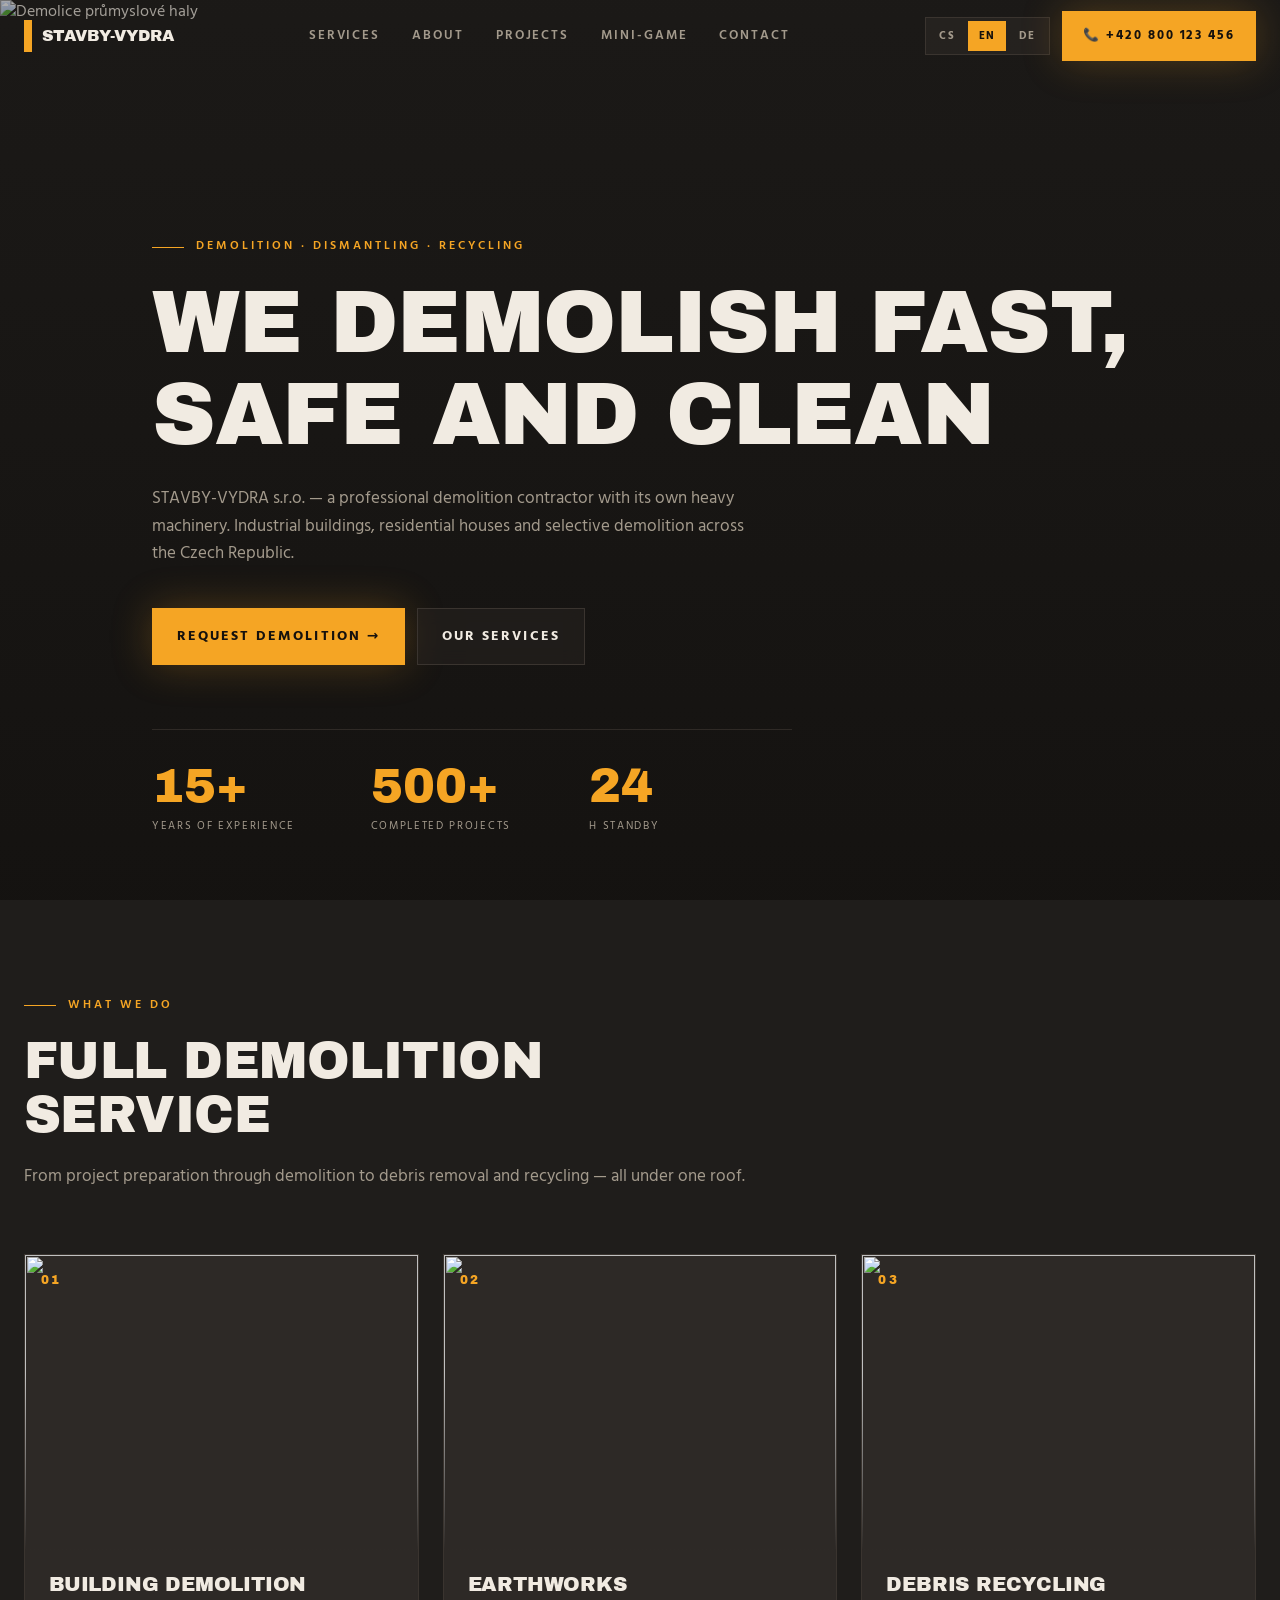
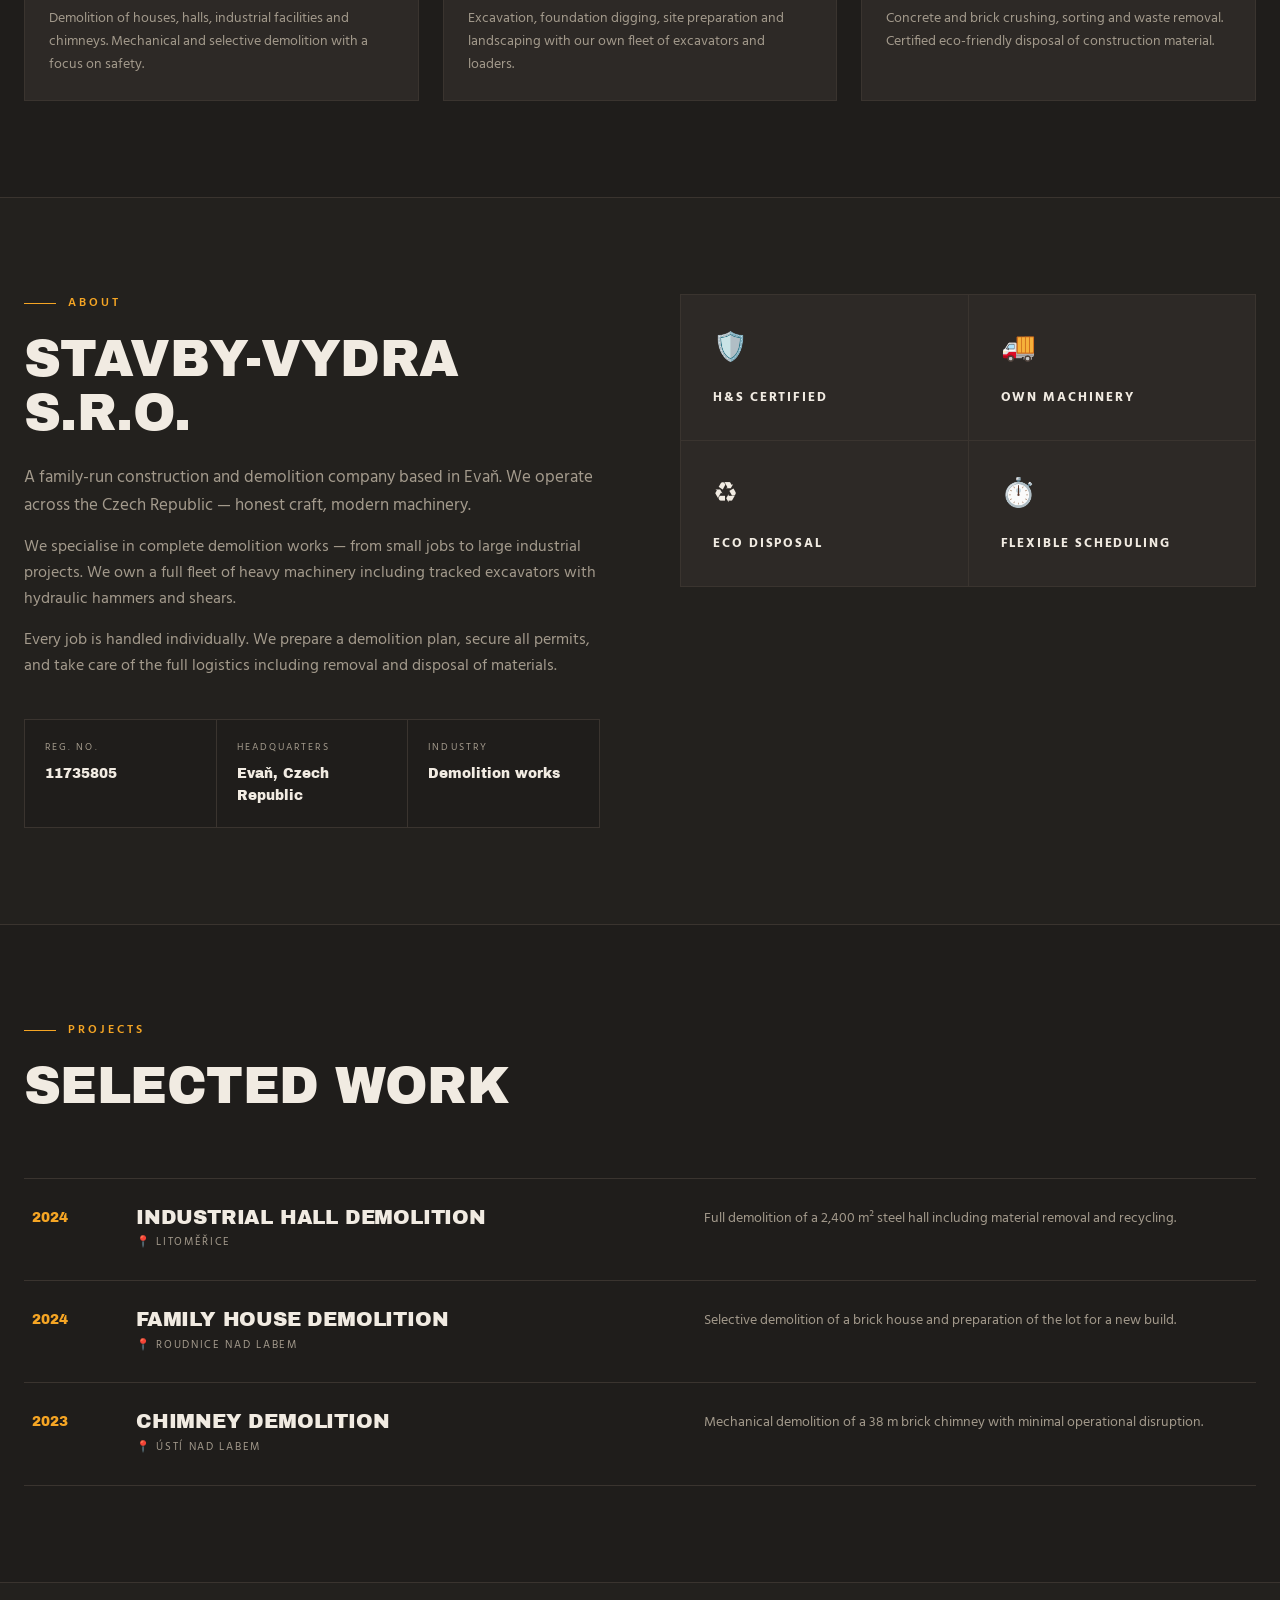
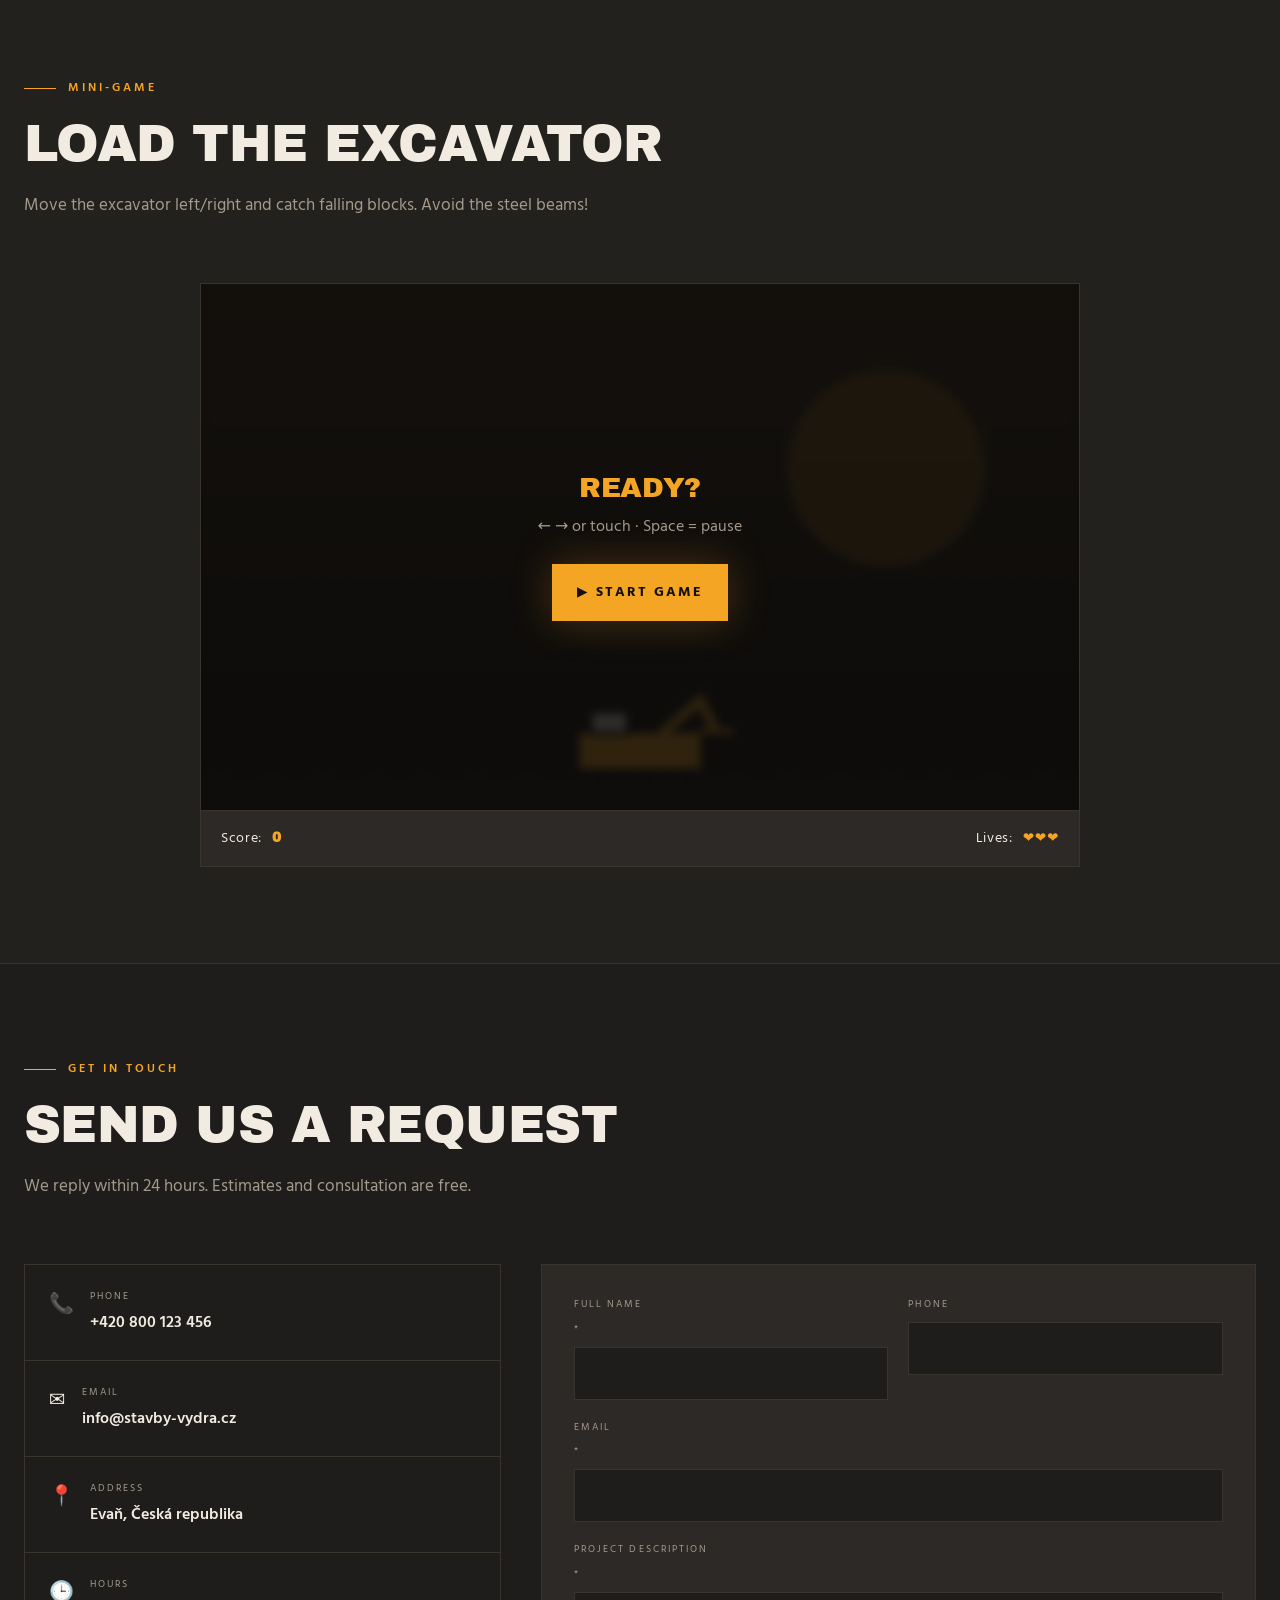
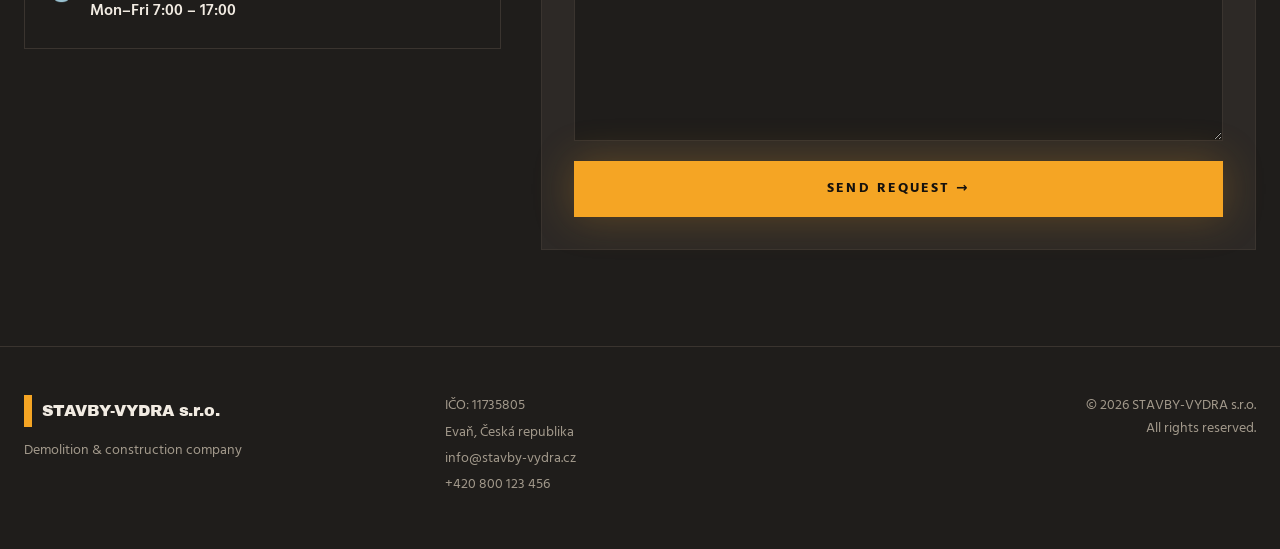
==== index.html @ e314a11b "Add files via upload" ====
<!doctype html>
<html lang="cs">
<head>
<meta charset="utf-8" />
<meta name="viewport" content="width=device-width,initial-scale=1" />
<title>STAVBY-VYDRA s.r.o. — Demoliční práce, bourání a recyklace</title>
<meta name="description" content="Profesionální demoliční firma STAVBY-VYDRA s.r.o. Bourání objektů, zemní práce a recyklace suti po celé ČR. Vlastní technika, 15+ let zkušeností." />
<meta property="og:title" content="STAVBY-VYDRA s.r.o. — Demoliční práce" />
<meta property="og:description" content="Demolice, bourání a recyklace. Vlastní těžká technika, realizace po celé ČR." />
<meta property="og:type" content="website" />
<meta property="og:image" content="assets/hero-demolition.jpg" />
<link rel="preconnect" href="https://fonts.googleapis.com" />
<link rel="preconnect" href="https://fonts.gstatic.com" crossorigin />
<link rel="stylesheet" href="https://fonts.googleapis.com/css2?family=Archivo+Black&family=Hind:wght@300;400;500;600;700&display=swap" />
<link rel="stylesheet" href="styles.css" />
</head>
<body>

<header class="site-header" id="header">
  <div class="container nav-row">
    <a href="#top" class="brand"><span class="brand-bar"></span><span>STAVBY-VYDRA</span></a>
    <nav class="nav-links">
      <a href="#services" data-i18n="nav.services">Služby</a>
      <a href="#about" data-i18n="nav.about">O nás</a>
      <a href="#references" data-i18n="nav.references">Reference</a>
      <a href="#game" data-i18n="nav.game">Mini hra</a>
      <a href="#contact" data-i18n="nav.contact">Kontakt</a>
    </nav>
    <div class="nav-right">
      <div class="lang-switch" id="langSwitch">
        <button data-lang="cs" class="active">CS</button>
        <button data-lang="en">EN</button>
        <button data-lang="de">DE</button>
      </div>
      <a class="btn btn-primary btn-phone" href="tel:+420800123456">📞 +420 800 123 456</a>
      <button class="menu-toggle" id="menuToggle" aria-label="Menu">☰</button>
    </div>
  </div>
  <nav class="mobile-nav" id="mobileNav">
    <a href="#services" data-i18n="nav.services">Služby</a>
    <a href="#about" data-i18n="nav.about">O nás</a>
    <a href="#references" data-i18n="nav.references">Reference</a>
    <a href="#game" data-i18n="nav.game">Mini hra</a>
    <a href="#contact" data-i18n="nav.contact">Kontakt</a>
    <a class="btn btn-primary" href="tel:+420800123456">📞 +420 800 123 456</a>
  </nav>
</header>

<main id="top">

<!-- HERO -->
<section class="hero">
  <img src="assets/hero-demolition.jpg" alt="Demolice průmyslové haly" class="hero-bg" />
  <div class="hero-overlay"></div>
  <div class="container hero-inner">
    <div class="eyebrow"><span class="line"></span><span data-i18n="hero.eyebrow">Demoliční práce · Bourání · Recyklace</span></div>
    <h1 data-i18n="hero.title">BOURÁME RYCHLE,<br>BEZPEČNĚ A ČISTĚ</h1>
    <p class="lead" data-i18n="hero.subtitle">STAVBY-VYDRA s.r.o. — profesionální demoliční firma s vlastní těžkou technikou. Realizujeme demolice průmyslových objektů, rodinných domů i selektivní bourání po celé ČR.</p>
    <div class="cta-row">
      <a href="#contact" class="btn btn-primary btn-lg" data-i18n="hero.ctaPrimary">Poptat demolici →</a>
      <a href="#services" class="btn btn-ghost btn-lg" data-i18n="hero.ctaSecondary">Naše služby</a>
    </div>
    <div class="stats">
      <div><div class="stat-num">15+</div><div class="stat-lbl" data-i18n="hero.stat1">let zkušeností</div></div>
      <div><div class="stat-num">500+</div><div class="stat-lbl" data-i18n="hero.stat2">realizací</div></div>
      <div><div class="stat-num">24</div><div class="stat-lbl" data-i18n="hero.stat3">h pohotovost</div></div>
    </div>
  </div>
</section>

<!-- SERVICES -->
<section id="services" class="section">
  <div class="container">
    <div class="section-head">
      <div class="eyebrow"><span class="line"></span><span data-i18n="services.eyebrow">Co děláme</span></div>
      <h2 data-i18n="services.title">Kompletní demoliční servis</h2>
      <p class="lead" data-i18n="services.intro">Od přípravy projektu, přes samotnou demolici, až po odvoz a recyklaci suti — vše pod jednou střechou.</p>
    </div>
    <div class="grid-3">
      <article class="card">
        <div class="card-img"><img src="assets/service-demolition.jpg" alt="" loading="lazy"><span class="card-num">01</span></div>
        <div class="card-body"><h3 data-i18n="services.s1.title">Demolice objektů</h3><p data-i18n="services.s1.desc">Bourání rodinných domů, hal, průmyslových objektů a komínů.</p></div>
      </article>
      <article class="card">
        <div class="card-img"><img src="assets/service-earthworks.jpg" alt="" loading="lazy"><span class="card-num">02</span></div>
        <div class="card-body"><h3 data-i18n="services.s2.title">Zemní práce</h3><p data-i18n="services.s2.desc">Výkopy, hloubení základů, terénní úpravy a příprava staveniště.</p></div>
      </article>
      <article class="card">
        <div class="card-img"><img src="assets/service-recycling.jpg" alt="" loading="lazy"><span class="card-num">03</span></div>
        <div class="card-body"><h3 data-i18n="services.s3.title">Recyklace suti</h3><p data-i18n="services.s3.desc">Drcení betonu a cihel, třídění a ekologická likvidace odpadu.</p></div>
      </article>
    </div>
  </div>
</section>

<!-- ABOUT -->
<section id="about" class="section section-alt">
  <div class="container grid-2">
    <div>
      <div class="eyebrow"><span class="line"></span><span data-i18n="about.eyebrow">O firmě</span></div>
      <h2 data-i18n="about.title">STAVBY-VYDRA s.r.o.</h2>
      <p class="lead" data-i18n="about.lead">Rodinná stavební a demoliční firma se sídlem v Evani. Pracujeme po celé České republice.</p>
      <p data-i18n="about.p1">Specializujeme se na komplexní demoliční práce — od malých zakázek po velké průmyslové demolice. Disponujeme vlastním parkem těžké techniky včetně pásových bagrů s hydraulickými kladivy a nůžkami.</p>
      <p data-i18n="about.p2">Každou zakázku řešíme individuálně. Vyhotovíme bourací postup, zajistíme všechna povolení a kompletní logistiku.</p>
      <dl class="facts">
        <div><dt data-i18n="about.ico">IČO</dt><dd>11735805</dd></div>
        <div><dt data-i18n="about.seat">Sídlo</dt><dd data-i18n="about.seatValue">Evaň, Česká republika</dd></div>
        <div><dt data-i18n="about.field">Obor</dt><dd data-i18n="about.fieldValue">Demoliční práce</dd></div>
      </dl>
    </div>
    <div class="features">
      <div><div class="ft-ico">🛡️</div><span data-i18n="ft.1">BOZP & certifikace</span></div>
      <div><div class="ft-ico">🚚</div><span data-i18n="ft.2">Vlastní technika</span></div>
      <div><div class="ft-ico">♻️</div><span data-i18n="ft.3">Ekologická likvidace</span></div>
      <div><div class="ft-ico">⏱️</div><span data-i18n="ft.4">Termíny dle dohody</span></div>
    </div>
  </div>
</section>

<!-- REFERENCES -->
<section id="references" class="section">
  <div class="container">
    <div class="section-head">
      <div class="eyebrow"><span class="line"></span><span data-i18n="refs.eyebrow">Reference</span></div>
      <h2 data-i18n="refs.title">Vybrané realizace</h2>
    </div>
    <div class="ref-list">
      <article class="ref">
        <div class="ref-year">2024</div>
        <div class="ref-main"><h3 data-i18n="refs.r1.title">Demolice průmyslové haly</h3><div class="ref-loc">📍 <span data-i18n="refs.r1.loc">Litoměřice</span></div></div>
        <p data-i18n="refs.r1.desc">Kompletní demolice ocelové haly 2 400 m² včetně odvozu a recyklace materiálu.</p>
      </article>
      <article class="ref">
        <div class="ref-year">2024</div>
        <div class="ref-main"><h3 data-i18n="refs.r2.title">Bourání rodinného domu</h3><div class="ref-loc">📍 <span data-i18n="refs.r2.loc">Roudnice nad Labem</span></div></div>
        <p data-i18n="refs.r2.desc">Selektivní demolice zděného RD, příprava pozemku pro novostavbu.</p>
      </article>
      <article class="ref">
        <div class="ref-year">2023</div>
        <div class="ref-main"><h3 data-i18n="refs.r3.title">Demolice komínu</h3><div class="ref-loc">📍 <span data-i18n="refs.r3.loc">Ústí nad Labem</span></div></div>
        <p data-i18n="refs.r3.desc">Strojní bourání cihlového komínu výšky 38 m s minimálním omezením provozu.</p>
      </article>
    </div>
  </div>
</section>

<!-- GAME -->
<section id="game" class="section section-alt">
  <div class="container">
    <div class="section-head">
      <div class="eyebrow"><span class="line"></span><span data-i18n="game.eyebrow">Mini hra</span></div>
      <h2 data-i18n="game.title">Naložte bagr</h2>
      <p class="lead" data-i18n="game.intro">Pohybujte bagrem vlevo/vpravo a chytejte padající kostky. Vyhněte se ocelovým nosníkům!</p>
    </div>
    <div class="game-wrap">
      <div class="game-stage">
        <canvas id="gameCanvas" width="800" height="480"></canvas>
        <div class="game-overlay" id="gameStart">
          <div>
            <h3 data-i18n="game.ready">Připraveni?</h3>
            <p data-i18n="game.controls">← → nebo dotyk · Mezerník = pauza</p>
            <button class="btn btn-primary btn-lg" id="btnStart" data-i18n="game.start">▶ Spustit hru</button>
          </div>
        </div>
        <div class="game-overlay hidden" id="gameOver">
          <div>
            <h3 data-i18n="game.over">Konec hry</h3>
            <p><span data-i18n="game.score">Skóre:</span> <span id="finalScore">0</span></p>
            <button class="btn btn-primary btn-lg" id="btnRestart" data-i18n="game.restart">↻ Hrát znovu</button>
          </div>
        </div>
      </div>
      <div class="game-hud">
        <div><span data-i18n="game.score">Skóre:</span> <strong id="hudScore">0</strong></div>
        <div><span data-i18n="game.lives">Životy:</span> <strong id="hudLives">❤❤❤</strong></div>
      </div>
    </div>
  </div>
</section>

<!-- CONTACT -->
<section id="contact" class="section">
  <div class="container">
    <div class="section-head">
      <div class="eyebrow"><span class="line"></span><span data-i18n="contact.eyebrow">Spojte se s námi</span></div>
      <h2 data-i18n="contact.title">Pošlete nám poptávku</h2>
      <p class="lead" data-i18n="contact.lead">Odpovídáme do 24 hodin. Ocenění zakázky a konzultace zdarma.</p>
    </div>
    <div class="contact-grid">
      <div class="info-list">
        <a class="info" href="tel:+420800123456"><span class="info-ico">📞</span><div><div class="info-lbl" data-i18n="contact.phone">Telefon</div><div class="info-val">+420 800 123 456</div></div></a>
        <a class="info" href="mailto:info@stavby-vydra.cz"><span class="info-ico">✉️</span><div><div class="info-lbl" data-i18n="contact.email">E-mail</div><div class="info-val">info@stavby-vydra.cz</div></div></a>
        <div class="info"><span class="info-ico">📍</span><div><div class="info-lbl" data-i18n="contact.address">Adresa</div><div class="info-val">Evaň, Česká republika</div></div></div>
        <div class="info"><span class="info-ico">🕒</span><div><div class="info-lbl" data-i18n="contact.hours">Provoz</div><div class="info-val" data-i18n="contact.hoursValue">Po–Pá 7:00 – 17:00</div></div></div>
      </div>
      <form class="contact-form" id="contactForm">
        <div class="form-grid-2">
          <label><span data-i18n="contact.form.name">Jméno a příjmení</span> *<input name="name" required></label>
          <label><span data-i18n="contact.form.phone">Telefon</span><input name="phone" type="tel"></label>
        </div>
        <label><span data-i18n="contact.form.email">E-mail</span> *<input name="email" type="email" required></label>
        <label><span data-i18n="contact.form.message">Popis zakázky</span> *<textarea name="message" rows="5" required></textarea></label>
        <button type="submit" class="btn btn-primary btn-lg" data-i18n="contact.form.submit">Odeslat poptávku →</button>
        <p class="form-success hidden" id="formSuccess" data-i18n="contact.form.success">Děkujeme, ozveme se vám co nejdříve.</p>
      </form>
    </div>
  </div>
</section>

</main>

<footer class="site-footer">
  <div class="container footer-grid">
    <div>
      <div class="brand"><span class="brand-bar"></span><span>STAVBY-VYDRA s.r.o.</span></div>
      <p data-i18n="footer.tag">Demoliční a stavební firma</p>
    </div>
    <div class="muted">
      <div>IČO: 11735805</div>
      <div>Evaň, Česká republika</div>
      <div>info@stavby-vydra.cz</div>
      <div>+420 800 123 456</div>
    </div>
    <div class="muted right">
      © <span id="year"></span> STAVBY-VYDRA s.r.o.<br>
      <span data-i18n="footer.rights">Všechna práva vyhrazena.</span>
    </div>
  </div>
</footer>

<script src="script.js"></script>
</body>
</html>
---- styles.css ----
:root{
  --bg:#1f1d1b;--bg-2:#272421;--card:#2d2926;--border:#3a342f;
  --fg:#f1ebe2;--muted:#a39a8c;--primary:#f5a524;--primary-2:#e68a0c;
  --shadow:0 24px 60px -20px rgba(0,0,0,.7);
  --font-h:"Archivo Black",system-ui,sans-serif;
  --font-b:"Hind",system-ui,sans-serif;
}
*{box-sizing:border-box;margin:0;padding:0}
html{scroll-behavior:smooth}
body{background:var(--bg);color:var(--fg);font-family:var(--font-b);font-size:16px;line-height:1.6;-webkit-font-smoothing:antialiased}
img{max-width:100%;display:block}
a{color:inherit;text-decoration:none}
h1,h2,h3,h4{font-family:var(--font-h);text-transform:uppercase;letter-spacing:-.01em;line-height:1.05;font-weight:400}
h1{font-size:clamp(2.5rem,7vw,5.5rem)}
h2{font-size:clamp(1.9rem,4vw,3.2rem)}
h3{font-size:1.25rem}
p{color:var(--muted)}
.lead{font-size:clamp(1rem,1.3vw,1.125rem);color:var(--muted);line-height:1.65}
.container{max-width:1280px;margin:0 auto;padding:0 1.5rem}
.hidden{display:none!important}
.eyebrow{display:flex;align-items:center;gap:.75rem;margin-bottom:1.25rem;font-size:.75rem;font-weight:600;text-transform:uppercase;letter-spacing:.25em;color:var(--primary)}
.eyebrow .line{display:inline-block;width:2rem;height:1px;background:var(--primary)}

/* Header */
.site-header{position:fixed;top:0;left:0;right:0;z-index:50;transition:all .3s;background:transparent}
.site-header.scrolled{background:rgba(31,29,27,.88);backdrop-filter:blur(12px);border-bottom:1px solid var(--border)}
.nav-row{display:flex;align-items:center;justify-content:space-between;height:72px;gap:1rem}
.brand{display:flex;align-items:center;gap:.6rem;font-family:var(--font-h);font-size:1rem;letter-spacing:-.01em}
.brand-bar{display:inline-block;width:.5rem;height:2rem;background:var(--primary)}
.nav-links{display:none;gap:2rem}
.nav-links a{font-size:.8rem;font-weight:600;text-transform:uppercase;letter-spacing:.15em;color:var(--muted);transition:color .2s}
.nav-links a:hover{color:var(--primary)}
.nav-right{display:flex;align-items:center;gap:.75rem}
.lang-switch{display:inline-flex;gap:2px;background:rgba(45,41,38,.6);border:1px solid var(--border);padding:3px}
.lang-switch button{background:transparent;border:0;color:var(--muted);padding:.4rem .65rem;font-size:.7rem;font-weight:700;letter-spacing:.15em;cursor:pointer;font-family:var(--font-b)}
.lang-switch button.active{background:var(--primary);color:#15110d}
.menu-toggle{display:inline-flex;background:transparent;border:0;color:var(--fg);font-size:1.5rem;cursor:pointer;padding:.25rem}
.btn-phone{display:none}
.mobile-nav{display:none;flex-direction:column;background:var(--bg);border-top:1px solid var(--border);padding:1rem 1.5rem;gap:.5rem}
.mobile-nav.open{display:flex}
.mobile-nav a:not(.btn){padding:.85rem 0;border-bottom:1px solid rgba(58,52,47,.5);font-size:.8rem;font-weight:600;text-transform:uppercase;letter-spacing:.15em}
.mobile-nav .btn{margin-top:.75rem;text-align:center}
@media(min-width:1024px){.nav-links{display:flex}.menu-toggle{display:none}.btn-phone{display:inline-flex}}

/* Buttons */
.btn{display:inline-flex;align-items:center;justify-content:center;gap:.65rem;padding:.85rem 1.25rem;font-size:.8rem;font-weight:700;text-transform:uppercase;letter-spacing:.15em;font-family:var(--font-b);border:1px solid transparent;cursor:pointer;transition:all .2s}
.btn-lg{padding:1.05rem 1.5rem;font-size:.85rem}
.btn-primary{background:var(--primary);color:#15110d;box-shadow:0 0 40px rgba(245,165,36,.25)}
.btn-primary:hover{background:var(--primary-2)}
.btn-ghost{background:rgba(45,41,38,.4);border-color:var(--border);color:var(--fg);backdrop-filter:blur(8px)}
.btn-ghost:hover{border-color:var(--primary)}

/* Hero */
.hero{position:relative;min-height:100svh;display:flex;align-items:flex-end;overflow:hidden}
.hero-bg{position:absolute;inset:0;width:100%;height:100%;object-fit:cover;z-index:0}
.hero-overlay{position:absolute;inset:0;background:linear-gradient(180deg,rgba(20,18,16,.35) 0%,rgba(20,18,16,.95) 100%);z-index:1}
.hero-inner{position:relative;z-index:2;padding:8rem 1.5rem 4rem;max-width:1280px}
.hero-inner h1{max-width:18ch}
.hero-inner .lead{margin-top:1.5rem;max-width:38rem}
.cta-row{display:flex;flex-wrap:wrap;gap:.75rem;margin-top:2.5rem}
.stats{display:grid;grid-template-columns:repeat(3,1fr);gap:1rem;margin-top:4rem;max-width:40rem;padding-top:2rem;border-top:1px solid rgba(58,52,47,.7)}
.stat-num{font-family:var(--font-h);font-size:clamp(1.8rem,4vw,3rem);color:var(--primary);line-height:1}
.stat-lbl{margin-top:.5rem;font-size:.7rem;text-transform:uppercase;letter-spacing:.15em;color:var(--muted)}

/* Sections */
.section{padding:6rem 0}
.section-alt{background:rgba(39,36,33,.6);border-top:1px solid var(--border);border-bottom:1px solid var(--border)}
.section-head{max-width:48rem;margin-bottom:4rem}
.section-head .lead{margin-top:1.25rem}

/* Cards */
.grid-3{display:grid;grid-template-columns:1fr;gap:1.5rem}
@media(min-width:768px){.grid-3{grid-template-columns:repeat(3,1fr)}}
.card{background:var(--card);border:1px solid var(--border);transition:border-color .25s;overflow:hidden}
.card:hover{border-color:var(--primary)}
.card-img{position:relative;aspect-ratio:4/3;overflow:hidden}
.card-img img{width:100%;height:100%;object-fit:cover;transition:transform .7s}
.card:hover .card-img img{transform:scale(1.05)}
.card-num{position:absolute;top:1rem;left:1rem;font-family:var(--font-h);font-size:.75rem;color:var(--primary);letter-spacing:.2em;z-index:2}
.card-img::after{content:"";position:absolute;inset:0;background:linear-gradient(to top,var(--card),transparent 60%)}
.card-body{padding:1.5rem}
.card-body p{margin-top:.75rem;font-size:.9rem}

/* About */
.grid-2{display:grid;grid-template-columns:1fr;gap:3rem}
@media(min-width:1024px){.grid-2{grid-template-columns:1fr 1fr;gap:5rem}}
.grid-2 p+p{margin-top:1rem}
.grid-2 .lead{margin-top:1.5rem}
.facts{display:grid;grid-template-columns:1fr;gap:1px;margin-top:2.5rem;background:var(--border);border:1px solid var(--border)}
@media(min-width:640px){.facts{grid-template-columns:repeat(3,1fr)}}
.facts>div{background:var(--bg);padding:1.25rem}
.facts dt{font-size:.65rem;text-transform:uppercase;letter-spacing:.2em;color:var(--muted)}
.facts dd{margin-top:.4rem;font-family:var(--font-h);font-size:.85rem}
.features{display:grid;grid-template-columns:repeat(2,1fr);gap:1px;background:var(--border);border:1px solid var(--border);align-self:start}
.features>div{background:var(--card);padding:2rem;display:flex;flex-direction:column;gap:1rem;transition:background .2s}
.features>div:hover{background:rgba(58,52,47,.5)}
.ft-ico{font-size:1.75rem}
.features span{font-size:.8rem;font-weight:700;text-transform:uppercase;letter-spacing:.15em}

/* References */
.ref-list{border-top:1px solid var(--border)}
.ref{display:grid;grid-template-columns:1fr;gap:.5rem;padding:1.75rem .5rem;border-bottom:1px solid var(--border);transition:background .2s}
.ref:hover{background:rgba(58,52,47,.3)}
@media(min-width:768px){.ref{grid-template-columns:80px 1fr 1fr;gap:1.5rem;align-items:start}}
.ref-year{font-family:var(--font-h);color:var(--primary);font-size:.85rem}
.ref-main h3{transition:color .2s}
.ref:hover h3{color:var(--primary)}
.ref-loc{margin-top:.4rem;font-size:.7rem;text-transform:uppercase;letter-spacing:.15em;color:var(--muted)}
.ref p{font-size:.9rem}

/* Game */
.game-wrap{max-width:880px;margin:0 auto}
.game-stage{position:relative;background:#0d0c0b;border:1px solid var(--border);aspect-ratio:5/3;overflow:hidden}
#gameCanvas{display:block;width:100%;height:100%}
.game-overlay{position:absolute;inset:0;display:flex;align-items:center;justify-content:center;background:rgba(13,12,11,.85);backdrop-filter:blur(4px);text-align:center;padding:2rem;z-index:5}
.game-overlay h3{font-size:1.75rem;color:var(--primary)}
.game-overlay p{margin:.75rem 0 1.5rem}
.game-hud{display:flex;justify-content:space-between;padding:1rem 1.25rem;background:var(--card);border:1px solid var(--border);border-top:0;font-size:.85rem;letter-spacing:.05em}
.game-hud strong{color:var(--primary);font-family:var(--font-h);margin-left:.4rem}

/* Contact */
.contact-grid{display:grid;grid-template-columns:1fr;gap:2.5rem}
@media(min-width:1024px){.contact-grid{grid-template-columns:2fr 3fr}}
.info-list{display:grid;gap:1px;background:var(--border);border:1px solid var(--border);align-self:start}
.info{display:flex;gap:1rem;align-items:flex-start;background:var(--bg);padding:1.5rem;transition:background .2s}
a.info:hover{background:var(--card)}
.info-ico{font-size:1.25rem}
.info-lbl{font-size:.65rem;text-transform:uppercase;letter-spacing:.2em;color:var(--muted)}
.info-val{margin-top:.3rem;font-weight:600}
.contact-form{background:var(--card);border:1px solid var(--border);padding:2rem;display:flex;flex-direction:column;gap:1.25rem}
.form-grid-2{display:grid;grid-template-columns:1fr;gap:1.25rem}
@media(min-width:640px){.form-grid-2{grid-template-columns:1fr 1fr}}
.contact-form label{display:flex;flex-direction:column;gap:.5rem;font-size:.65rem;text-transform:uppercase;letter-spacing:.2em;color:var(--muted)}
.contact-form input,.contact-form textarea{background:var(--bg);border:1px solid var(--border);color:var(--fg);padding:.85rem 1rem;font-family:var(--font-b);font-size:.95rem;letter-spacing:normal;text-transform:none;transition:border-color .2s}
.contact-form input:focus,.contact-form textarea:focus{outline:0;border-color:var(--primary)}
.form-success{color:var(--primary);font-weight:600;text-transform:none;letter-spacing:.02em;font-size:.9rem}

/* Footer */
.site-footer{background:var(--bg);border-top:1px solid var(--border);padding:3rem 0}
.footer-grid{display:grid;grid-template-columns:1fr;gap:2rem;align-items:start}
@media(min-width:768px){.footer-grid{grid-template-columns:repeat(3,1fr)}}
.footer-grid p{margin-top:.75rem;font-size:.9rem}
.muted{color:var(--muted);font-size:.875rem}
.muted div{margin-bottom:.25rem}
.right{text-align:left}
@media(min-width:768px){.right{text-align:right}}
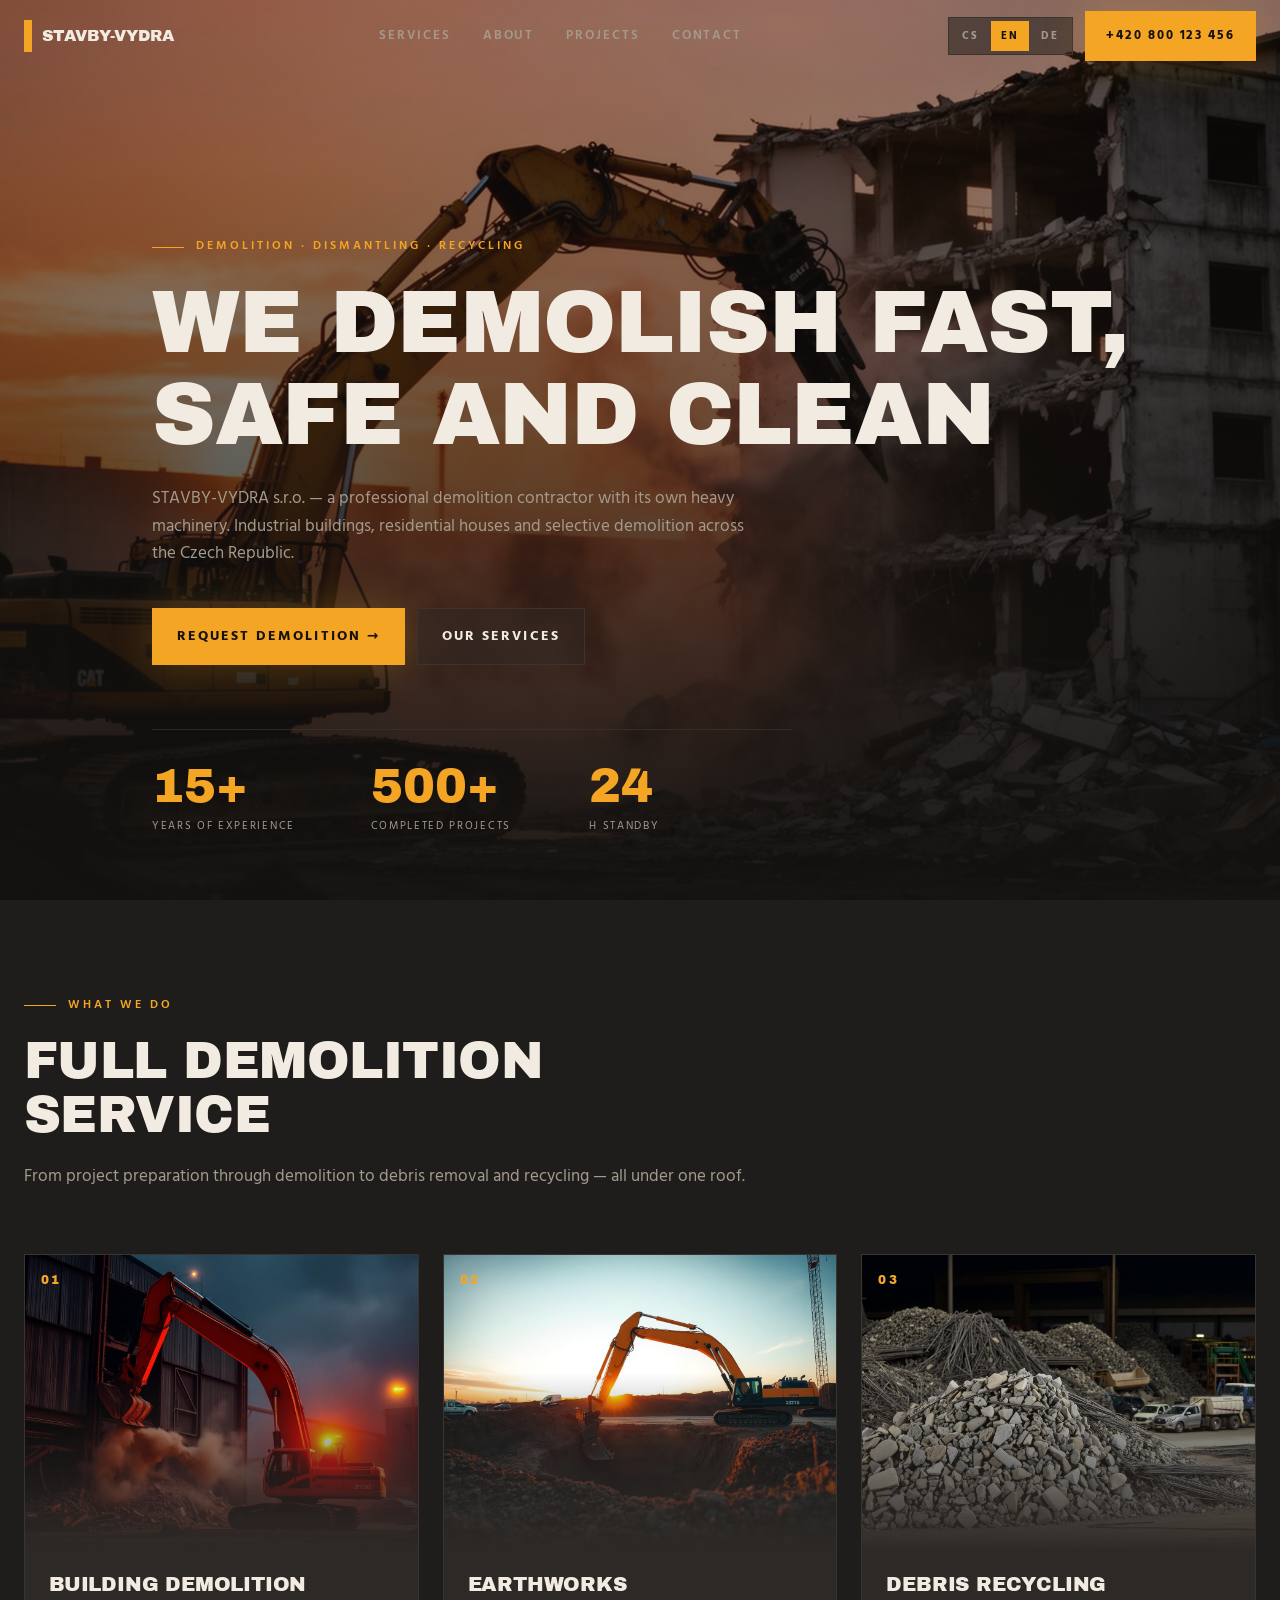
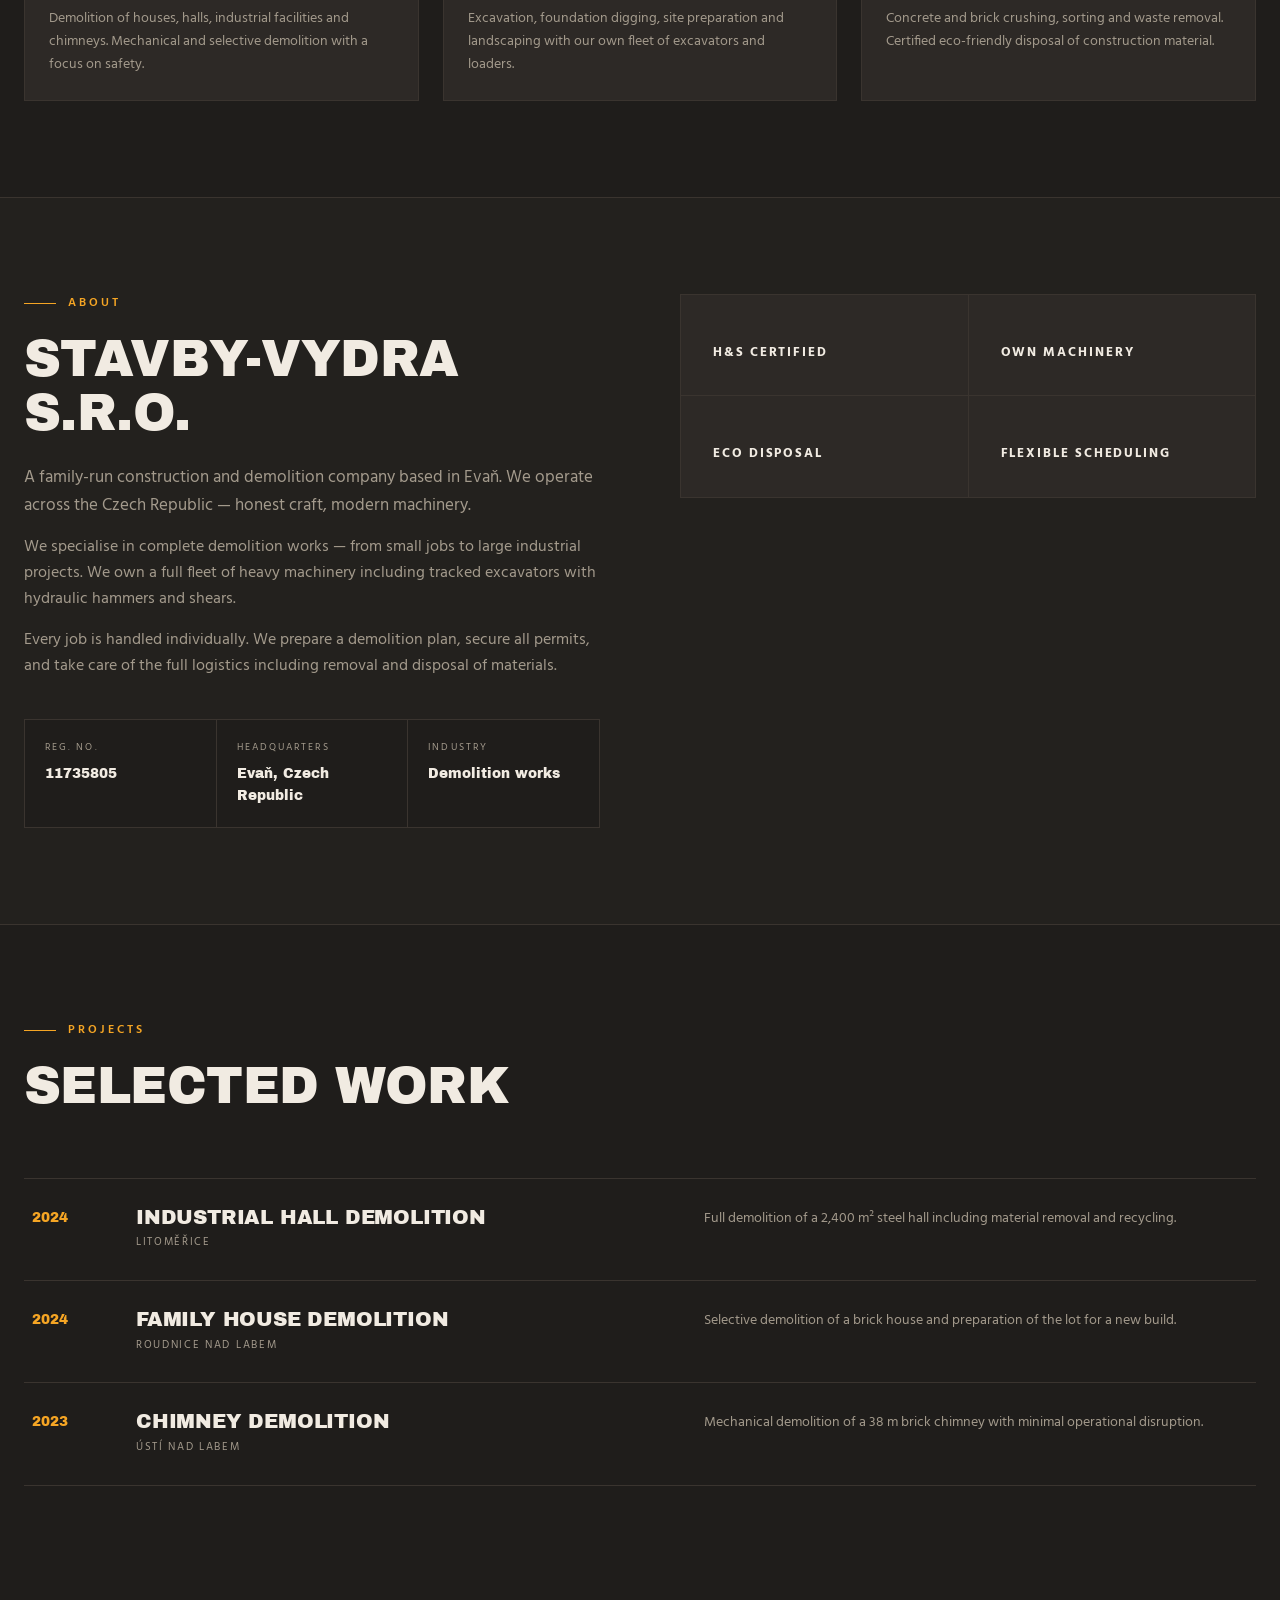
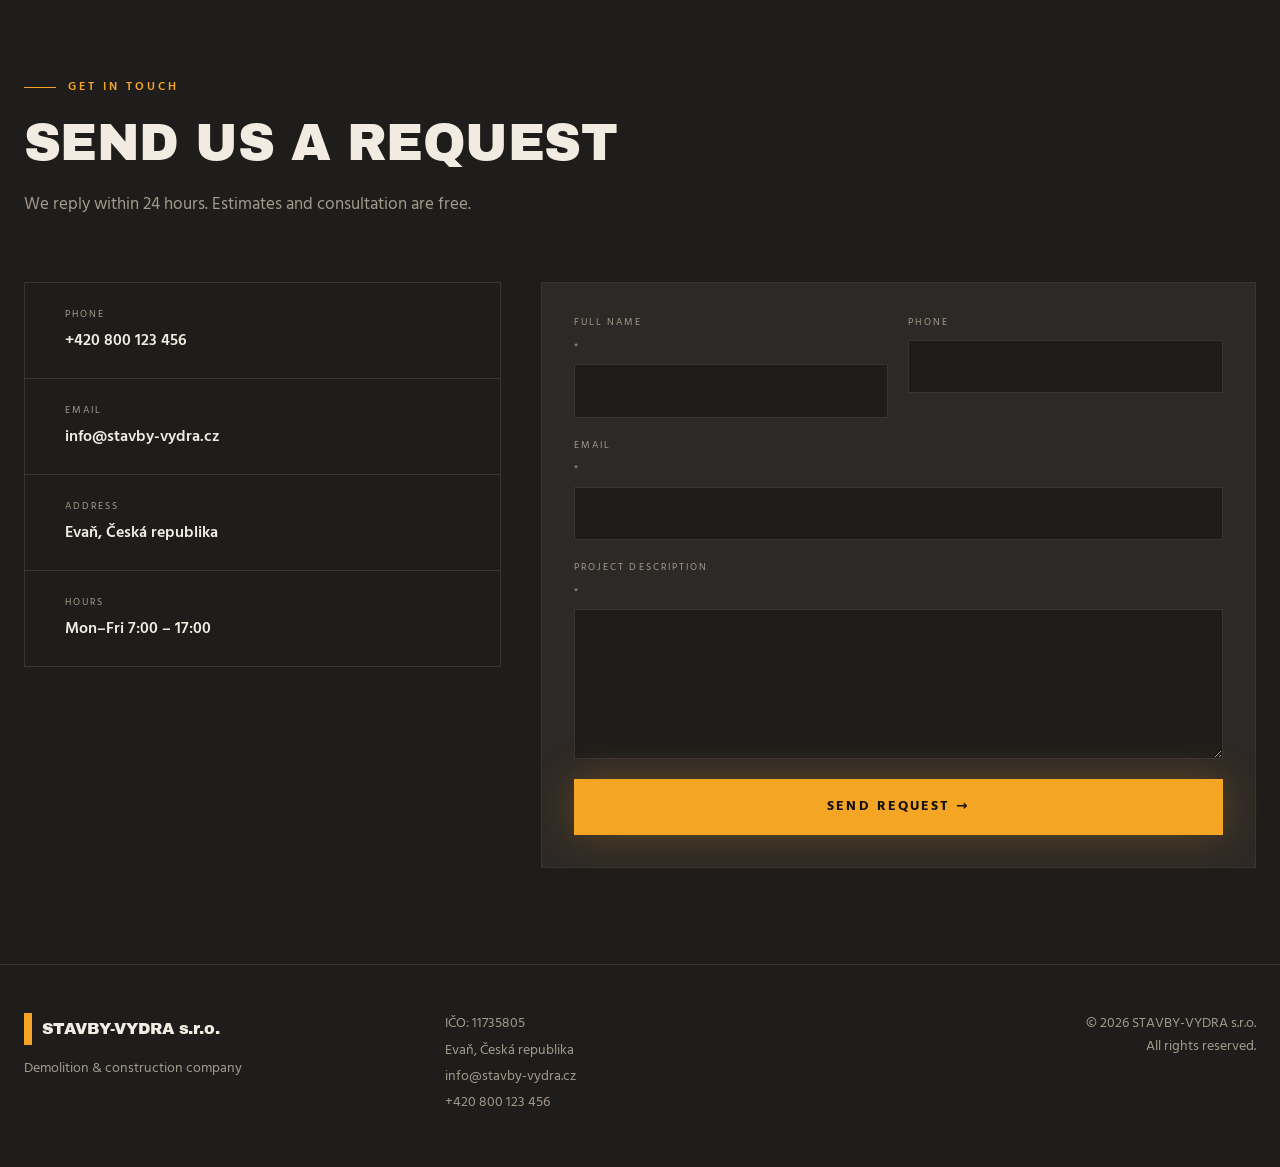
==== commit ca95f48a: "Update index.html" ====
--- a/index.html
+++ b/index.html
@@ -23,7 +23,6 @@
       <a href="#services" data-i18n="nav.services">Služby</a>
       <a href="#about" data-i18n="nav.about">O nás</a>
       <a href="#references" data-i18n="nav.references">Reference</a>
-      <a href="#game" data-i18n="nav.game">Mini hra</a>
       <a href="#contact" data-i18n="nav.contact">Kontakt</a>
     </nav>
     <div class="nav-right">
@@ -32,7 +31,7 @@
         <button data-lang="en">EN</button>
         <button data-lang="de">DE</button>
       </div>
-      <a class="btn btn-primary btn-phone" href="tel:+420800123456">📞 +420 800 123 456</a>
+      <a class="btn btn-primary btn-phone" href="tel:+420800123456">+420 800 123 456</a>
       <button class="menu-toggle" id="menuToggle" aria-label="Menu">☰</button>
     </div>
   </div>
@@ -40,15 +39,13 @@
     <a href="#services" data-i18n="nav.services">Služby</a>
     <a href="#about" data-i18n="nav.about">O nás</a>
     <a href="#references" data-i18n="nav.references">Reference</a>
-    <a href="#game" data-i18n="nav.game">Mini hra</a>
     <a href="#contact" data-i18n="nav.contact">Kontakt</a>
-    <a class="btn btn-primary" href="tel:+420800123456">📞 +420 800 123 456</a>
+    <a class="btn btn-primary" href="tel:+420800123456">+420 800 123 456</a>
   </nav>
 </header>
 
 <main id="top">
 
-<!-- HERO -->
 <section class="hero">
   <img src="assets/hero-demolition.jpg" alt="Demolice průmyslové haly" class="hero-bg" />
   <div class="hero-overlay"></div>
@@ -57,7 +54,7 @@
     <h1 data-i18n="hero.title">BOURÁME RYCHLE,<br>BEZPEČNĚ A ČISTĚ</h1>
     <p class="lead" data-i18n="hero.subtitle">STAVBY-VYDRA s.r.o. — profesionální demoliční firma s vlastní těžkou technikou. Realizujeme demolice průmyslových objektů, rodinných domů i selektivní bourání po celé ČR.</p>
     <div class="cta-row">
-      <a href="#contact" class="btn btn-primary btn-lg" data-i18n="hero.ctaPrimary">Poptat demolici →</a>
+      <a href="#contact" class="btn btn-primary btn-lg" data-i18n="hero.ctaPrimary">Poptat demolici</a>
       <a href="#services" class="btn btn-ghost btn-lg" data-i18n="hero.ctaSecondary">Naše služby</a>
     </div>
     <div class="stats">
@@ -68,7 +65,6 @@
   </div>
 </section>
 
-<!-- SERVICES -->
 <section id="services" class="section">
   <div class="container">
     <div class="section-head">
@@ -93,7 +89,6 @@
   </div>
 </section>
 
-<!-- ABOUT -->
 <section id="about" class="section section-alt">
   <div class="container grid-2">
     <div>
@@ -109,15 +104,14 @@
       </dl>
     </div>
     <div class="features">
-      <div><div class="ft-ico">🛡️</div><span data-i18n="ft.1">BOZP & certifikace</span></div>
-      <div><div class="ft-ico">🚚</div><span data-i18n="ft.2">Vlastní technika</span></div>
-      <div><div class="ft-ico">♻️</div><span data-i18n="ft.3">Ekologická likvidace</span></div>
-      <div><div class="ft-ico">⏱️</div><span data-i18n="ft.4">Termíny dle dohody</span></div>
-    </div>
-  </div>
-</section>
-
-<!-- REFERENCES -->
+      <div><div class="ft-ico"></div><span data-i18n="ft.1">BOZP & certifikace</span></div>
+      <div><div class="ft-ico"></div><span data-i18n="ft.2">Vlastní technika</span></div>
+      <div><div class="ft-ico"></div><span data-i18n="ft.3">Ekologická likvidace</span></div>
+      <div><div class="ft-ico"></div><span data-i18n="ft.4">Termíny dle dohody</span></div>
+    </div>
+  </div>
+</section>
+
 <section id="references" class="section">
   <div class="container">
     <div class="section-head">
@@ -127,58 +121,23 @@
     <div class="ref-list">
       <article class="ref">
         <div class="ref-year">2024</div>
-        <div class="ref-main"><h3 data-i18n="refs.r1.title">Demolice průmyslové haly</h3><div class="ref-loc">📍 <span data-i18n="refs.r1.loc">Litoměřice</span></div></div>
-        <p data-i18n="refs.r1.desc">Kompletní demolice ocelové haly 2 400 m² včetně odvozu a recyklace materiálu.</p>
+        <div class="ref-main"><h3 data-i18n="refs.r1.title">Demolice průmyslové haly</h3><div class="ref-loc"><span data-i18n="refs.r1.loc">Litoměřice</span></div></div>
+        <p class="ref-desc" data-i18n="refs.r1.desc">Kompletní demolice ocelové haly 2 400 m² včetně odvozu a recyklace materiálu.</p>
       </article>
       <article class="ref">
         <div class="ref-year">2024</div>
-        <div class="ref-main"><h3 data-i18n="refs.r2.title">Bourání rodinného domu</h3><div class="ref-loc">📍 <span data-i18n="refs.r2.loc">Roudnice nad Labem</span></div></div>
-        <p data-i18n="refs.r2.desc">Selektivní demolice zděného RD, příprava pozemku pro novostavbu.</p>
+        <div class="ref-main"><h3 data-i18n="refs.r2.title">Bourání rodinného domu</h3><div class="ref-loc"><span data-i18n="refs.r2.loc">Roudnice nad Labem</span></div></div>
+        <p class="ref-desc" data-i18n="refs.r2.desc">Selektivní demolice zděného RD, příprava pozemku pro novostavbu.</p>
       </article>
       <article class="ref">
         <div class="ref-year">2023</div>
-        <div class="ref-main"><h3 data-i18n="refs.r3.title">Demolice komínu</h3><div class="ref-loc">📍 <span data-i18n="refs.r3.loc">Ústí nad Labem</span></div></div>
-        <p data-i18n="refs.r3.desc">Strojní bourání cihlového komínu výšky 38 m s minimálním omezením provozu.</p>
-      </article>
-    </div>
-  </div>
-</section>
-
-<!-- GAME -->
-<section id="game" class="section section-alt">
-  <div class="container">
-    <div class="section-head">
-      <div class="eyebrow"><span class="line"></span><span data-i18n="game.eyebrow">Mini hra</span></div>
-      <h2 data-i18n="game.title">Naložte bagr</h2>
-      <p class="lead" data-i18n="game.intro">Pohybujte bagrem vlevo/vpravo a chytejte padající kostky. Vyhněte se ocelovým nosníkům!</p>
-    </div>
-    <div class="game-wrap">
-      <div class="game-stage">
-        <canvas id="gameCanvas" width="800" height="480"></canvas>
-        <div class="game-overlay" id="gameStart">
-          <div>
-            <h3 data-i18n="game.ready">Připraveni?</h3>
-            <p data-i18n="game.controls">← → nebo dotyk · Mezerník = pauza</p>
-            <button class="btn btn-primary btn-lg" id="btnStart" data-i18n="game.start">▶ Spustit hru</button>
-          </div>
-        </div>
-        <div class="game-overlay hidden" id="gameOver">
-          <div>
-            <h3 data-i18n="game.over">Konec hry</h3>
-            <p><span data-i18n="game.score">Skóre:</span> <span id="finalScore">0</span></p>
-            <button class="btn btn-primary btn-lg" id="btnRestart" data-i18n="game.restart">↻ Hrát znovu</button>
-          </div>
-        </div>
-      </div>
-      <div class="game-hud">
-        <div><span data-i18n="game.score">Skóre:</span> <strong id="hudScore">0</strong></div>
-        <div><span data-i18n="game.lives">Životy:</span> <strong id="hudLives">❤❤❤</strong></div>
-      </div>
-    </div>
-  </div>
-</section>
-
-<!-- CONTACT -->
+        <div class="ref-main"><h3 data-i18n="refs.r3.title">Demolice komínu</h3><div class="ref-loc"><span data-i18n="refs.r3.loc">Ústí nad Labem</span></div></div>
+        <p class="ref-desc" data-i18n="refs.r3.desc">Strojní bourání cihlového komínu výšky 38 m s minimálním omezením provozu.</p>
+      </article>
+    </div>
+  </div>
+</section>
+
 <section id="contact" class="section">
   <div class="container">
     <div class="section-head">
@@ -188,10 +147,10 @@
     </div>
     <div class="contact-grid">
       <div class="info-list">
-        <a class="info" href="tel:+420800123456"><span class="info-ico">📞</span><div><div class="info-lbl" data-i18n="contact.phone">Telefon</div><div class="info-val">+420 800 123 456</div></div></a>
-        <a class="info" href="mailto:info@stavby-vydra.cz"><span class="info-ico">✉️</span><div><div class="info-lbl" data-i18n="contact.email">E-mail</div><div class="info-val">info@stavby-vydra.cz</div></div></a>
-        <div class="info"><span class="info-ico">📍</span><div><div class="info-lbl" data-i18n="contact.address">Adresa</div><div class="info-val">Evaň, Česká republika</div></div></div>
-        <div class="info"><span class="info-ico">🕒</span><div><div class="info-lbl" data-i18n="contact.hours">Provoz</div><div class="info-val" data-i18n="contact.hoursValue">Po–Pá 7:00 – 17:00</div></div></div>
+        <a class="info" href="tel:+420800123456"><span class="info-ico"></span><div><div class="info-lbl" data-i18n="contact.phone">Telefon</div><div class="info-val">+420 800 123 456</div></div></a>
+        <a class="info" href="mailto:info@stavby-vydra.cz"><span class="info-ico"></span><div><div class="info-lbl" data-i18n="contact.email">E-mail</div><div class="info-val">info@stavby-vydra.cz</div></div></a>
+        <div class="info"><span class="info-ico"></span><div><div class="info-lbl" data-i18n="contact.address">Adresa</div><div class="info-val">Evaň, Česká republika</div></div></div>
+        <div class="info"><span class="info-ico"></span><div><div class="info-lbl" data-i18n="contact.hours">Provoz</div><div class="info-val" data-i18n="contact.hoursValue">Po–Pá 7:00 – 17:00</div></div></div>
       </div>
       <form class="contact-form" id="contactForm">
         <div class="form-grid-2">
@@ -200,8 +159,9 @@
         </div>
         <label><span data-i18n="contact.form.email">E-mail</span> *<input name="email" type="email" required></label>
         <label><span data-i18n="contact.form.message">Popis zakázky</span> *<textarea name="message" rows="5" required></textarea></label>
-        <button type="submit" class="btn btn-primary btn-lg" data-i18n="contact.form.submit">Odeslat poptávku →</button>
+        <button type="submit" class="btn btn-primary btn-lg" data-i18n="contact.form.submit">Odeslat poptávku</button>
         <p class="form-success hidden" id="formSuccess" data-i18n="contact.form.success">Děkujeme, ozveme se vám co nejdříve.</p>
+        <p class="form-error hidden" id="formError" style="color: red; margin-top: 10px;">Omlouváme se, ale odeslání se nezdařilo. Zkuste to prosím znovu.</p>
       </form>
     </div>
   </div>
@@ -229,5 +189,48 @@
 </footer>
 
 <script src="script.js"></script>
+<script>
+  // AJAX odesílání dat do Cloudflare Workeru
+  document.getElementById('contactForm').addEventListener('submit', async function(e) {
+    e.preventDefault();
+    
+    const form = e.target;
+    const submitBtn = form.querySelector('button[type="submit"]');
+    const successMsg = document.getElementById('formSuccess');
+    const errorMsg = document.getElementById('formError');
+    
+    // Skryjeme předchozí stavy
+    successMsg.classList.add('hidden');
+    errorMsg.classList.add('hidden');
+    submitBtn.disabled = true;
+
+    // Sběr dat z formuláře
+    const formData = new FormData(form);
+    const payload = Object.fromEntries(formData.entries());
+
+    try {
+      // Odeslání na subdoménu Cloudflare Workeru
+      const response = await fetch('https://form.stavby-vydra.eu', {
+        method: 'POST',
+        headers: {
+          'Content-Type': 'application/json'
+        },
+        body: JSON.stringify(payload)
+      });
+
+      if (response.ok) {
+        successMsg.classList.remove('hidden');
+        form.reset();
+      } else {
+        errorMsg.classList.remove('hidden');
+      }
+    } catch (error) {
+      console.error('Chyba komunikace s API:', error);
+      errorMsg.classList.remove('hidden');
+    } finally {
+      submitBtn.disabled = false;
+    }
+  });
+</script>
 </body>
 </html>
